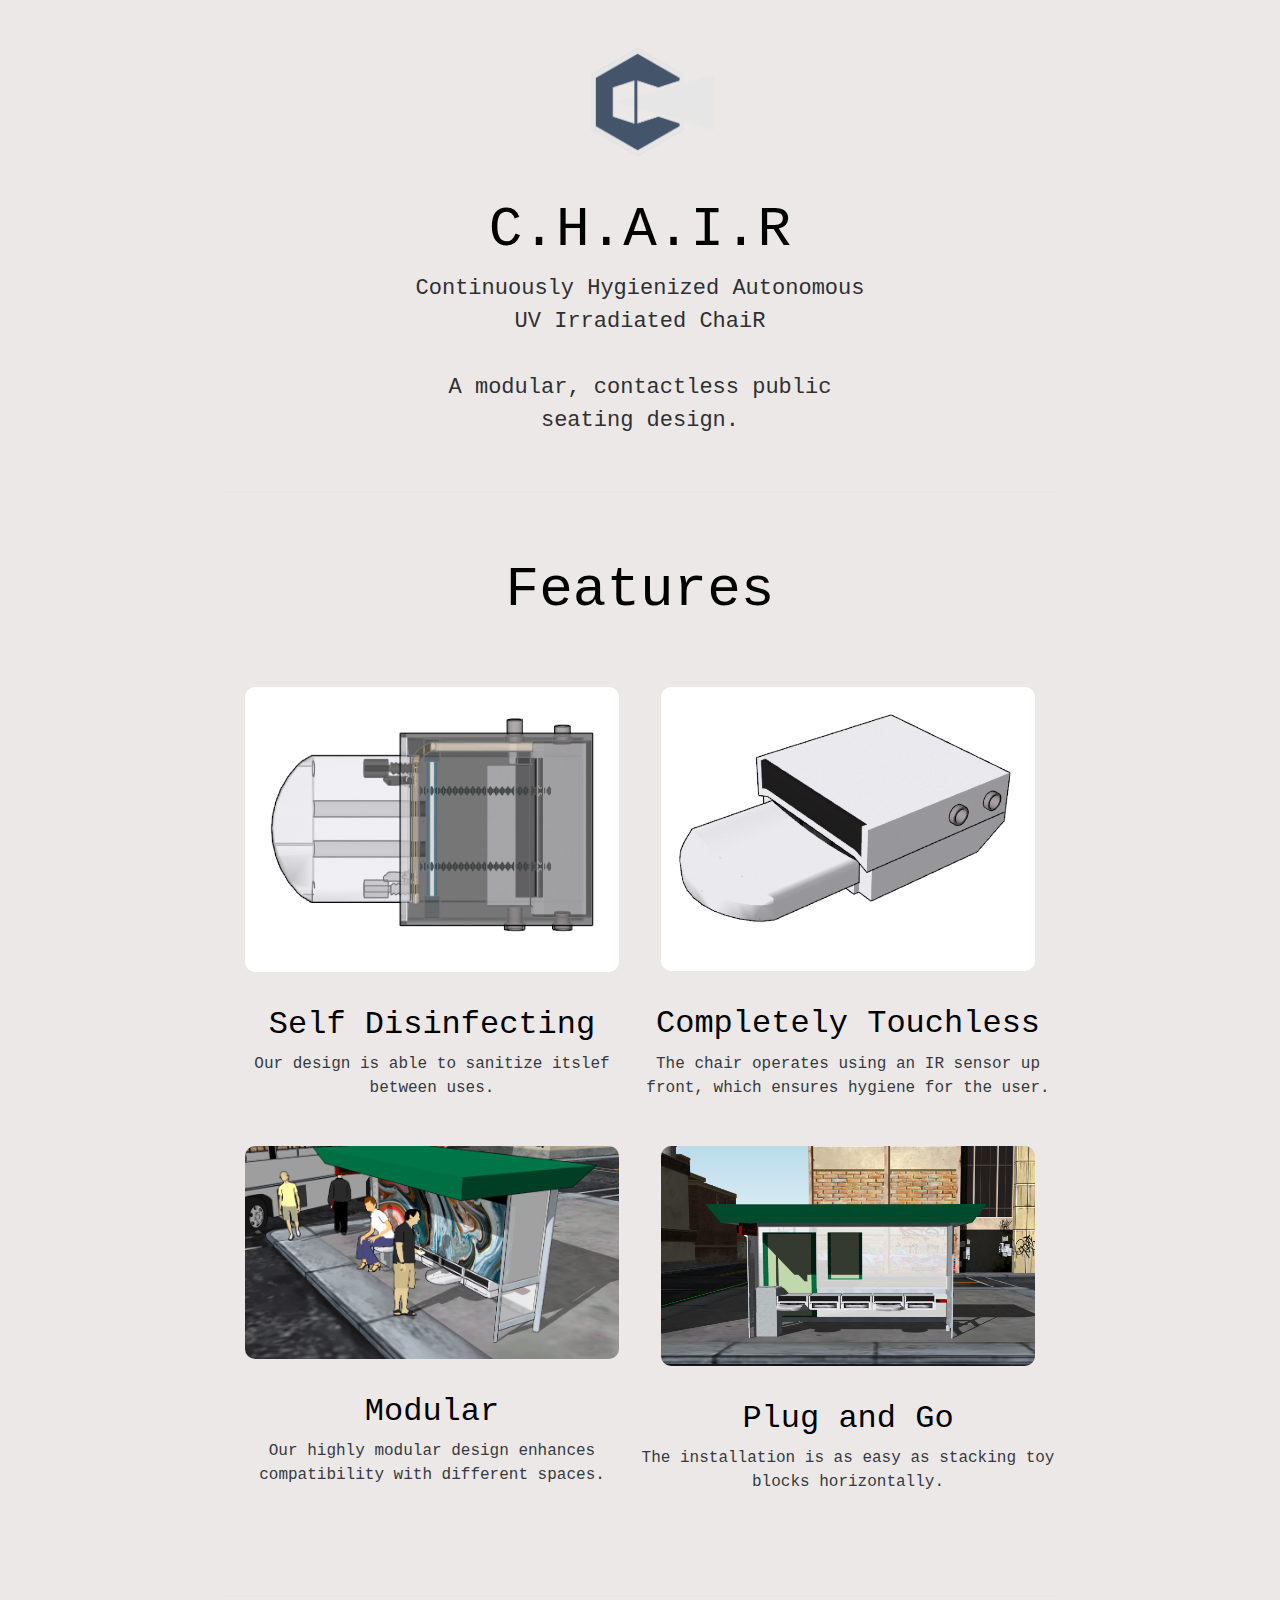
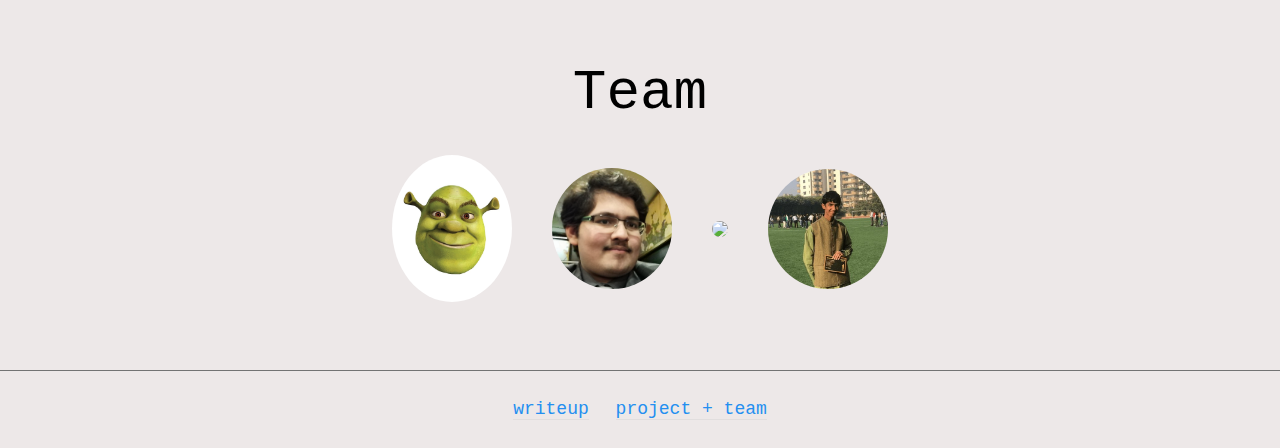
==== index.html @ 9cfe9c60 "Update index.html" ====
<!DOCTYPE html>
<html>

<head>
    <meta charset="utf-8">
    <meta name="viewport" content="width=device-width, initial-scale=1.0">
    <title>C.H.A.I.R | Home</title>
    <link rel="stylesheet" href="https://cdnjs.cloudflare.com/ajax/libs/twitter-bootstrap/4.0.0/css/bootstrap.min.css">
    <link rel="stylesheet" href="https://cdnjs.cloudflare.com/ajax/libs/font-awesome/4.7.0/css/font-awesome.min.css">
	<link rel='stylesheet' href='//cdn.jsdelivr.net/npm/hack-font@3.3.0/build/web/hack-subset.css'>
    <link rel="stylesheet" href="assets/css/styles.css">
	<link rel="icon" href="assets/img/logo.png" type="image/x-icon">
<link href="https://fonts.googleapis.com/css2?family=Inter:wght@100;300;400;500;600;700;800;900&display=swap" rel="stylesheet">
</head>

<body style="background-color: #ede8e8;">
    <section class="landing"><a href="index.html"><img src="assets/img/logo.png" class="center" style="padding-left: 25px;"></a>
        <p class="lead text-center text-black heading">C.H.A.I.R</p>
		<p class="lead text-center desc sg-font">Continuously Hygienized Autonomous UV Irradiated ChaiR<br><br></p>
        <p class="lead text-center desc sg-font">A modular, contactless public seating design.<br></p>
            
            <hr class="divider">
                <p class="lead text-nowrap text-center text-black heading idk">Features</p>
                <div class="row no-gutters justify-content-center feature-row">
                    <div class="col-sm-12 col-md-6 feature-col"><img src="assets/img/feature1.png" class="feature-image center"><br>
                        <h2 class="text-center text-black center">Self Disinfecting</h2>
                        <p class="text-center text-dark sg-font">Our design is able to sanitize itslef between uses.</p>
                    </div>
                    <div class="col-sm-12 col-md-6 feature-col"><img src="assets/img/feature2.png" class="feature-image center"><br>
                        <h2 class="text-center text-black">Completely Touchless</h2>
                        <p class="text-center text-dark sg-font">The chair operates using an IR sensor up front, which ensures hygiene for the user.</p>
                    </div>
					<div class="col-sm-12 col-md-6 feature-col"><img src="assets/img/feature3.png" class="feature-image center"><br>
                        <h2 class="text-center text-black">Modular</h2>
                        <p class="text-center text-dark sg-font">Our highly modular design enhances compatibility with different spaces.</p>
                    </div>
					<div class="col-sm-12 col-md-6 feature-col"><img src="assets/img/feature4.png" class="feature-image center"><br>
                        <h2 class="text-center text-black">Plug and Go</h2>
                        <p class="text-center text-dark sg-font">The installation is as easy as stacking toy blocks horizontally.</p>
                    </div>
                </div>                
                <hr class="divider">
                <p class="lead text-nowrap text-center text-black heading">Team</p>
                <div class="team"><img class="rounded-circle team-img" src="assets/img/shriek.jpg"><img class="rounded-circle team-img" src="assets/img/adityav.jpg"><img class="rounded-circle team-img" src="assets/img/INDRAJITH GOPINATH.jpg"><img class="rounded-circle team-img" src="assets/img/rajatv.jpg"></div>
    </section>
    
    <footer>
    <hr style="background-color: grey">
        <p class="lead text-center footer-link-p">           
            <a href="https://docs.google.com/document/d/1LbI9DYuP1YwD-V-k4KM4jii304MCl5wo0G-MyCfsOlY/edit?usp=sharing" class="footer-link" target="_blank">writeup</a>
            <a href="project.html#team" class="footer-link">project + team</a>            
        </p>
    </footer>
    <script src="https://cdnjs.cloudflare.com/ajax/libs/jquery/3.2.1/jquery.min.js"></script>
    <script src="https://cdnjs.cloudflare.com/ajax/libs/twitter-bootstrap/4.0.0/js/bootstrap.bundle.min.js"></script>
</body>

</html>
---- assets/css/styles.css ----
img {
  width:148px;
}

body {
 /*#F5F5F5*/
  background-color: #ede8e8;
  color: black;
  font-family: Hack, monospace;
}

@media (min-width: 300px) {
  .landing {
    width:90%;
  }
}

@media (min-width: 768px) {
  .landing {
    width:85%;
  }
}

@media (min-width: 992px) {
  .landing {
    width:65%;
  }
}

.landing {
  margin:48px auto;
  height:120%;
}

.center {
  display:block;
  margin-left:auto;
  margin-right:auto;
}

.nav-sec {
  margin:0px 10px;
}

.nav-bar {
  margin-top:8px;
}

a {
  text-decoration:none;
  transition:0.25s;
  color:#248ff0;
  border-bottom:0.7px solid rgba(199,199,199,0.3);
}

a:hover {
  text-decoration:none;
  border-bottom:0.75px solid #a1d0fc;
  color:#248ff0;
}

.heading {
  font-size:56px;
  margin-top:32px;
  margin-bottom:0px;
}

@media (min-width: 300px) {
  .desc {
    width:90%;
    font-size:18px;
  }
}

@media (min-width: 576px) {
  .desc {
    width:55%;
    font-size:22px;
  }
}

.desc {
  color:#2d3033;
  margin:auto;
}

@media (min-width: 300px) {
  .download {
    width:90%;
  }
}

@media (min-width: 768px) {
  .download {
    width:300px;
  }
}

.lmaoo {
  margin-bottom: 190px;
}

/* .download {
  margin-top:50px;
  background:linear-gradient(0deg, #005cc5 0%, #4498f7 100%);
  height:60px;
  border:1px solid #353535;
  transition:0.25s;
}

.download:hover {
  background:linear-gradient(0deg, #00428e 0%, #1d77dd 100%);
  height:60px;
  border:1px solid #000000;
  box-shadow:0px 10px 25px rgba(0,0,0,0.25);
  transform:translateY(-2px);
} */

.button-desc {
  margin-top:15px;
}

@media (min-width: 768px) {
  .demo {
    width:40% !important;
  }
}

.demo {
  width:100%;
  height:100%;
  border-radius:7.5px;
  background-color:rgb(252,254,255);
  padding:18px;
  box-shadow:0px 5px 35px rgba(0,0,0,0.35);
  transition:0.25s;
  margin-bottom:20px;
}

.demo:hover {
  background-color:rgb(255,255,255);
  box-shadow:0px 5px 15px rgba(0,0,0,0.45);
}

.vl {
  border-left:6px dotted #b7ddff;
  height:156px;
  width:0;
  margin-top:45px;
}

.form-head {
  margin:25px auto 7px 5px;
}

.bar {
  margin-top:10px;
  margin-bottom:10px;
}

.password-cont {
  padding: 8px;
  border-radius:4px;
  background-color:#e0e4e8;
  width:500px;
}

#generate {
  height: 36px;
  margin-right: 10px;
}

#result {
  color: #4f4c4c;
  font-size: 18px;
  margin: 10px 0px;
  padding: 0;
}

.go {
  background:linear-gradient(0deg, #005cc5 0%, #4498f7 100%);
}

.demo-desc {
  font-size:18px;
  margin-bottom:65px;
}

.demo-list {
  margin:0px;
}

.mrgn-btm {
  margin: 15px 0px;
}

.form-check {
  margin: 6px 2px;
}

.input-group {
  margin-bottom: 15px;
}
.pleasework {
  display: inline;
}
.list-group {
  margin-top:20px;
}

.row {
  /*margin-top:75px;*/
}

.feature-head {
  font-size:26px;
}

@media (min-width: 300px) {
  .feature-desc {
    width:100%;
  }
}

@media (min-width: 768px) {
  .feature-desc {
    width:45%;
    margin:0px auto;
  }
}

.bg-snow {
  width:100%;
  z-index:-100000;
  position:absolute;
  top:0;
  opacity:0.4;
}

.divider {
  background-color:rgba(255,255,255,0.54);
  opacity:0.2;
  width:100%;
  margin:55px auto;
}

.team {
  margin-top:0px;
  text-align:center;
}

.team-img {
  margin:20px;
  transition:0.25s;
  width:120px;
}

.team-img:hover {
  transform:scale(1.05, 1.05);
  box-shadow:0px 2px 25px rgba(0,0,0,0.35);
}

.feature-image {
  width:90%;
  margin:0px auto 10px auto;
  transition:0.25s;
  border-radius: 10px;
}

.feature-image:hover {
  transform:translateY(-2px);
  box-shadow:0px 5px 35px rgba(0,0,0,0.15);
}

.github-button:active {
  background-color:rgba(255,255,255,0);
  color:#0275d8;
}

.github-button:hover {
  background-color:rgba(255,255,255,0);
  color:#0275d8;
}

.github-button:hover > #arrow {
  transform:translateX(10px);
  transition:0.2s;
}

.github-button {
  height:75px;
  width:300px;
}

footer {
  height:150%;
  margin-bottom:25px;
}

.footer-link-p {
  margin-top:25px;
  font-size:18px;
}

.footer-link {
  margin:0px 8px;
}

.footer-hr {
  width:40%;
  background-color:rgba(125,129,148,0.54);
}

.feature-row {
  margin-bottom:0px !important;
  width:100%;
}

.feature-col {
  margin-bottom:30px;
}

::selection {
  background-color:rgba(83,173,238,0.37);
  color:rgb(51,51,51);
}

.idk {
  margin-bottom:55px;
}

.sg-font {
  font-family: Hack, monospace;
}

@font-face {
  font-family:Segoe UI;
  src:url(../../assets/fonts/segoeui.ttf);
}

.rsrcs {
  margin-top:55px;
  margin-bottom:40px;
}

.resource-div {
  height:100%;
  background-color:rgb(255,255,255);
  opacity:0.5;
  border-radius:7px;
  padding:20px;
}

.about-team-img {
  width:100%;
  border-radius:5px;
  margin-bottom:15px;
}

.about-team-button {
  margin-right:10px;
}

.hover-thing:hover {
  box-shadow: 0px 10px 25px rgba(0,0,0,0.25);
  transform: translateY(-5px);
}

.hover-thing {
  transition: 0.25s;
}
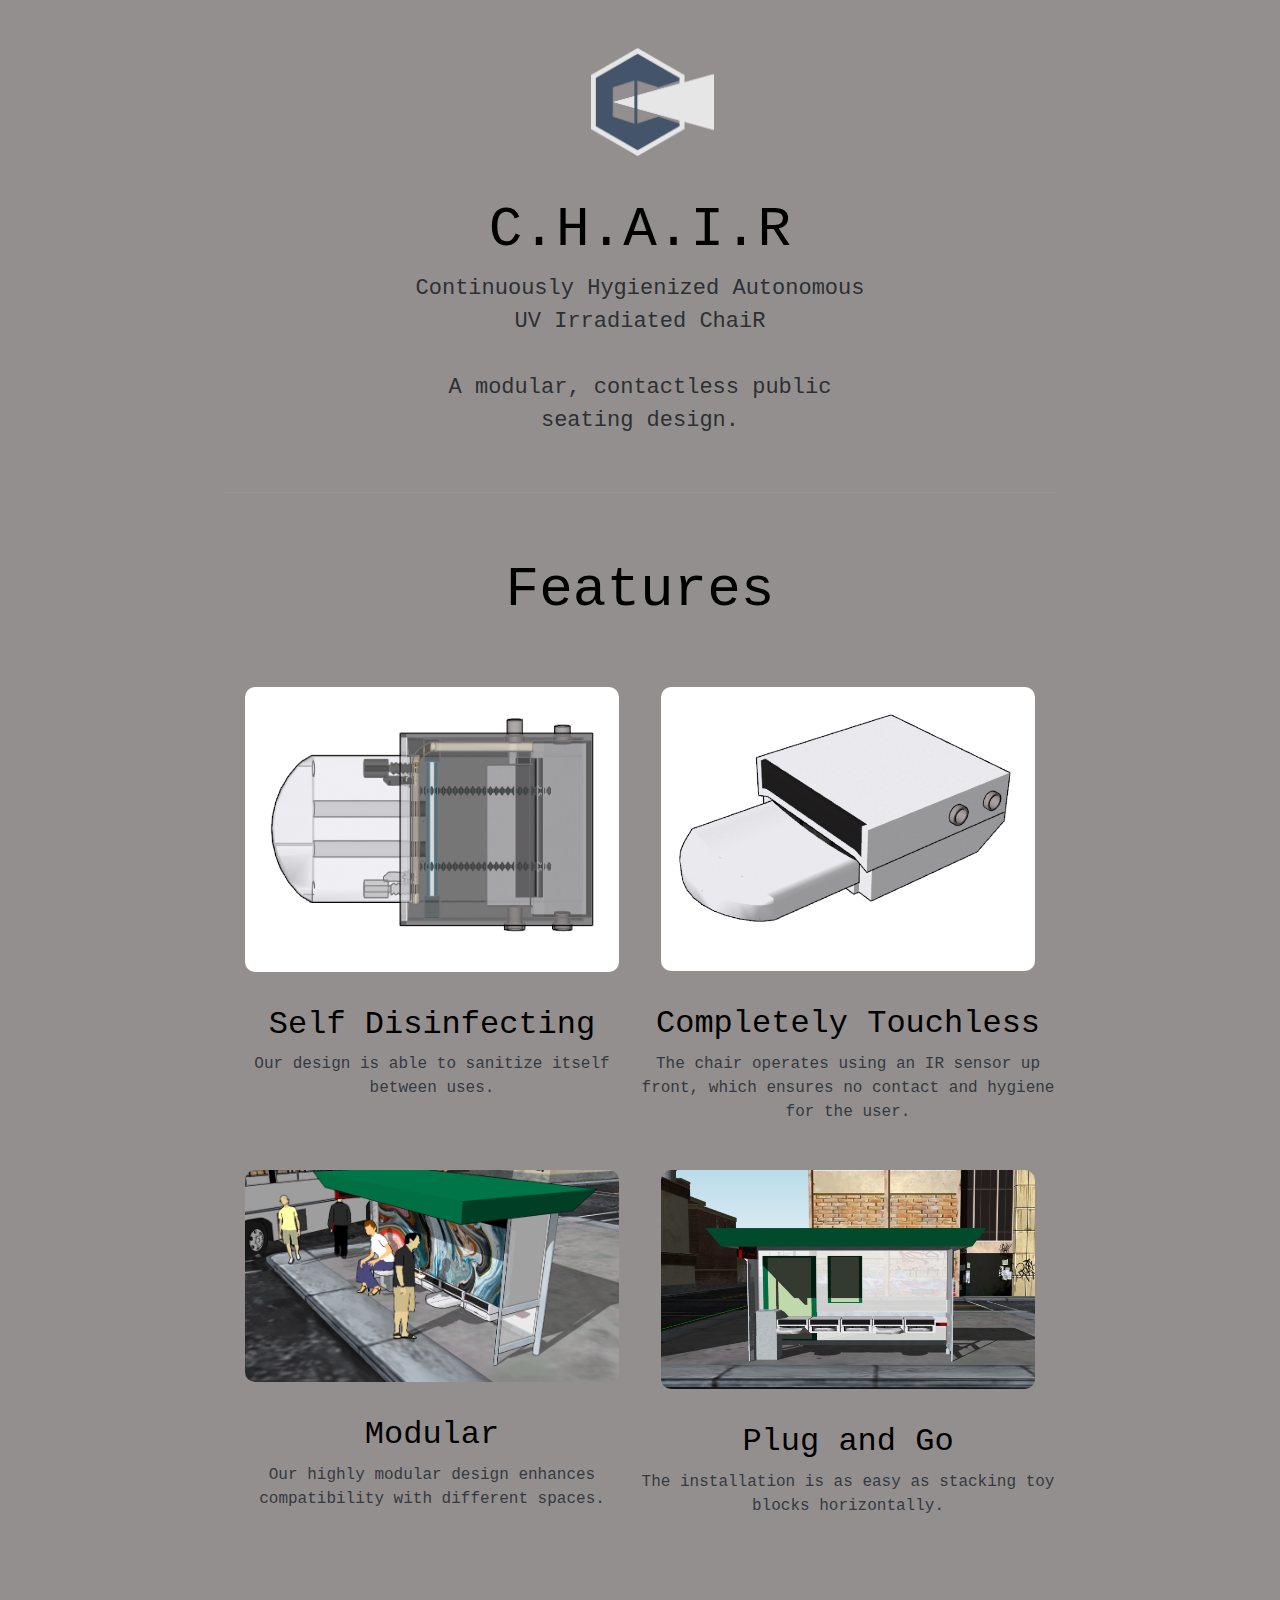
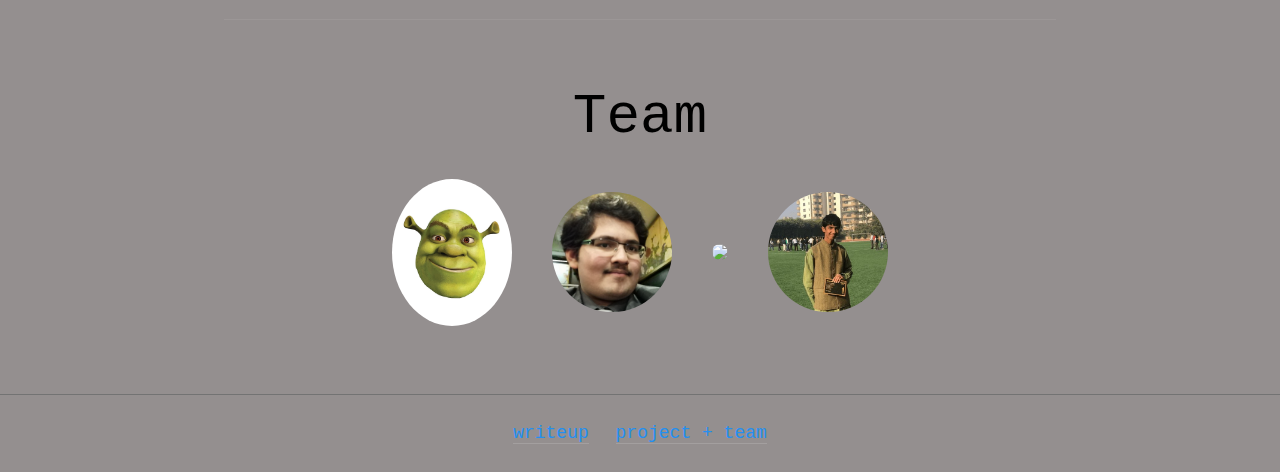
==== commit 8cd8e1b8: "Update index.html" ====
--- a/index.html
+++ b/index.html
@@ -13,10 +13,10 @@
 <link href="https://fonts.googleapis.com/css2?family=Inter:wght@100;300;400;500;600;700;800;900&display=swap" rel="stylesheet">
 </head>
 
-<body style="background-color: #ede8e8;">
+<body style="background-color: #948f8f;">
     <section class="landing"><a href="index.html"><img src="assets/img/logo.png" class="center" style="padding-left: 25px;"></a>
         <p class="lead text-center text-black heading">C.H.A.I.R</p>
-		<p class="lead text-center desc sg-font">Continuously Hygienized Autonomous UV Irradiated ChaiR<br><br></p>
+	    <p class="lead text-center desc sg-font"><b>C</b>ontinuously <b>H</b>ygienized <b>A</b>utonomous UV <b>I</b>rradiated Chai<b>R</b><br><br></p>
         <p class="lead text-center desc sg-font">A modular, contactless public seating design.<br></p>
             
             <hr class="divider">
@@ -24,11 +24,11 @@
                 <div class="row no-gutters justify-content-center feature-row">
                     <div class="col-sm-12 col-md-6 feature-col"><img src="assets/img/feature1.png" class="feature-image center"><br>
                         <h2 class="text-center text-black center">Self Disinfecting</h2>
-                        <p class="text-center text-dark sg-font">Our design is able to sanitize itslef between uses.</p>
+                        <p class="text-center text-dark sg-font">Our design is able to sanitize itself between uses.</p>
                     </div>
                     <div class="col-sm-12 col-md-6 feature-col"><img src="assets/img/feature2.png" class="feature-image center"><br>
                         <h2 class="text-center text-black">Completely Touchless</h2>
-                        <p class="text-center text-dark sg-font">The chair operates using an IR sensor up front, which ensures hygiene for the user.</p>
+                        <p class="text-center text-dark sg-font">The chair operates using an IR sensor up front, which ensures no contact and hygiene for the user.</p>
                     </div>
 					<div class="col-sm-12 col-md-6 feature-col"><img src="assets/img/feature3.png" class="feature-image center"><br>
                         <h2 class="text-center text-black">Modular</h2>
--- a/assets/css/styles.css
+++ b/assets/css/styles.css
@@ -4,7 +4,7 @@
 
 body {
  /*#F5F5F5*/
-  background-color: #ede8e8;
+  background-color: #948f8f;
   color: black;
   font-family: Hack, monospace;
 }
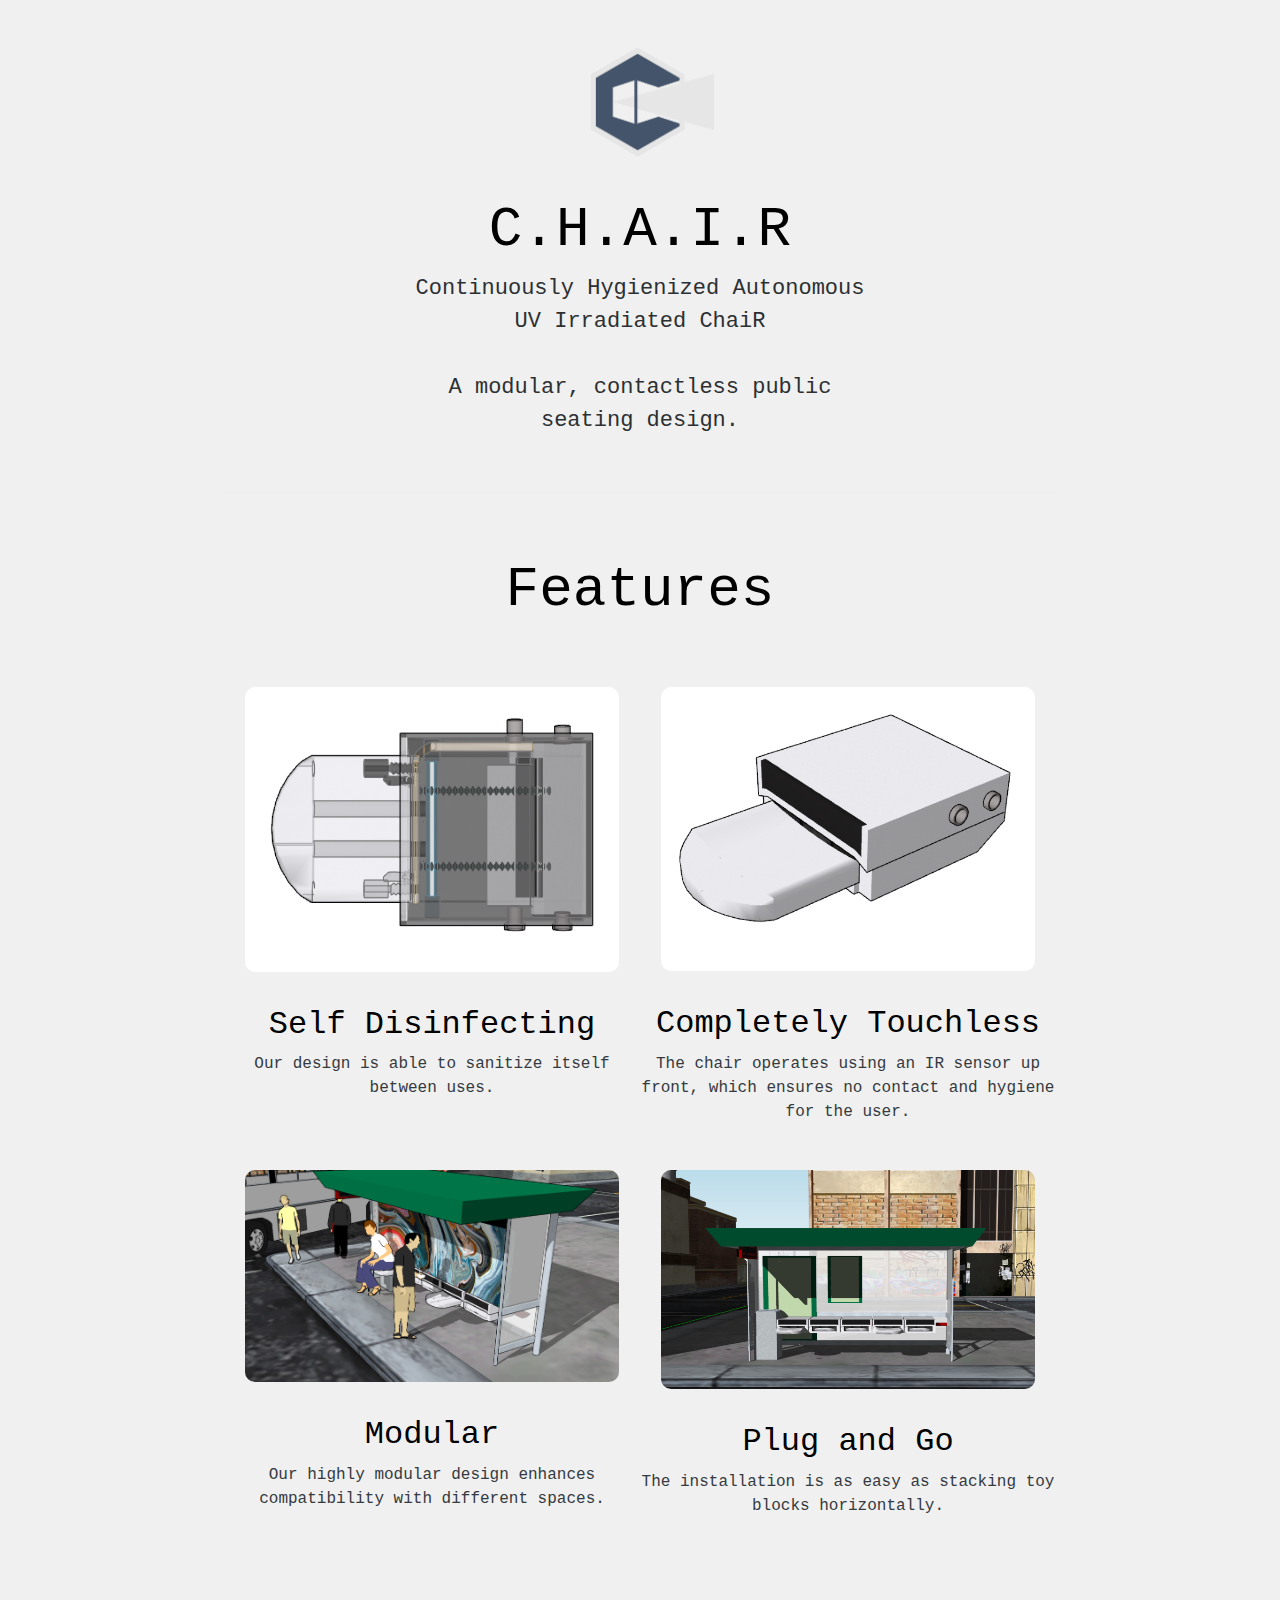
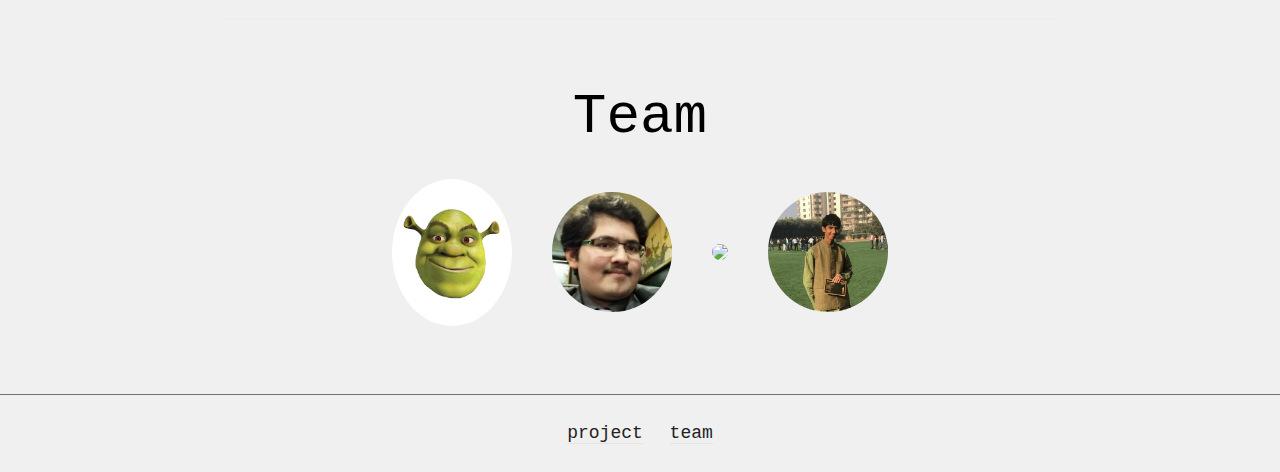
==== commit e3ccd911: "Update index.html" ====
--- a/index.html
+++ b/index.html
@@ -1,20 +1,23 @@
 <!DOCTYPE html>
 <html>
-
 <head>
     <meta charset="utf-8">
     <meta name="viewport" content="width=device-width, initial-scale=1.0">
     <title>C.H.A.I.R | Home</title>
     <link rel="stylesheet" href="https://cdnjs.cloudflare.com/ajax/libs/twitter-bootstrap/4.0.0/css/bootstrap.min.css">
     <link rel="stylesheet" href="https://cdnjs.cloudflare.com/ajax/libs/font-awesome/4.7.0/css/font-awesome.min.css">
-	<link rel='stylesheet' href='//cdn.jsdelivr.net/npm/hack-font@3.3.0/build/web/hack-subset.css'>
+    <link rel='stylesheet' href='//cdn.jsdelivr.net/npm/hack-font@3.3.0/build/web/hack-subset.css'>
     <link rel="stylesheet" href="assets/css/styles.css">
-	<link rel="icon" href="assets/img/logo.png" type="image/x-icon">
+    <link rel="stylesheet" href="assets/css/addons.css">
+    <link rel="icon" href="assets/img/logo.png" type="image/x-icon">
 <link href="https://fonts.googleapis.com/css2?family=Inter:wght@100;300;400;500;600;700;800;900&display=swap" rel="stylesheet">
 </head>
 
-<body style="background-color: #948f8f;">
-    <section class="landing"><a href="index.html"><img src="assets/img/logo.png" class="center" style="padding-left: 25px;"></a>
+<body style="background-color: #f0f0f0;">
+    <section class="landing">
+	    <div class = "floating">
+	    <a href="index.html"><img src="assets/img/logo.png" class="center" style="padding-left: 25px;"></a>
+	    </div>     
         <p class="lead text-center text-black heading">C.H.A.I.R</p>
 	    <p class="lead text-center desc sg-font"><b>C</b>ontinuously <b>H</b>ygienized <b>A</b>utonomous UV <b>I</b>rradiated Chai<b>R</b><br><br></p>
         <p class="lead text-center desc sg-font">A modular, contactless public seating design.<br></p>
@@ -46,9 +49,9 @@
     
     <footer>
     <hr style="background-color: grey">
-        <p class="lead text-center footer-link-p">           
-            <a href="https://docs.google.com/document/d/1LbI9DYuP1YwD-V-k4KM4jii304MCl5wo0G-MyCfsOlY/edit?usp=sharing" class="footer-link" target="_blank">writeup</a>
-            <a href="project.html#team" class="footer-link">project + team</a>            
+        <p class="lead text-center footer-link-p">    
+	    <a href="project.html#project" class="footer-link">project</a>  
+            <a href="project.html#team" class="footer-link">team</a>            
         </p>
     </footer>
     <script src="https://cdnjs.cloudflare.com/ajax/libs/jquery/3.2.1/jquery.min.js"></script>
--- a/assets/css/addons.css
+++ b/assets/css/addons.css
@@ -0,0 +1,43 @@
+::-webkit-scrollbar {
+  width: 10px;
+}
+
+::-webkit-scrollbar-track {
+  background: #222222;
+}
+
+::-webkit-scrollbar-thumb {
+  border-radius: 10px;
+  background: #888;
+}
+
+::-webkit-scrollbar-thumb:hover {
+  background: #555;
+}
+@-webkit-keyframes smoothie {
+  from { bottom:-100px; opacity:0 } 
+  to { bottom:0px; opacity:1 }
+}
+
+@keyframes smoothie { 
+  from{ bottom:-100px; opacity:0 } 
+  to{ bottom:0; opacity:1 }
+}
+
+.floating {  
+    animation-name: floating;
+    animation-duration: 3s;
+    animation-iteration-count: infinite;
+    animation-timing-function: ease-in-out;
+    margin-top: 5px;
+}
+
+@keyframes floating {
+    from { transform: translate(0,  0px); }
+    65%  { transform: translate(0, 15px); }
+    to   { transform: translate(0, -0px); }    
+}
+
+a{
+  color: #222222;
+}
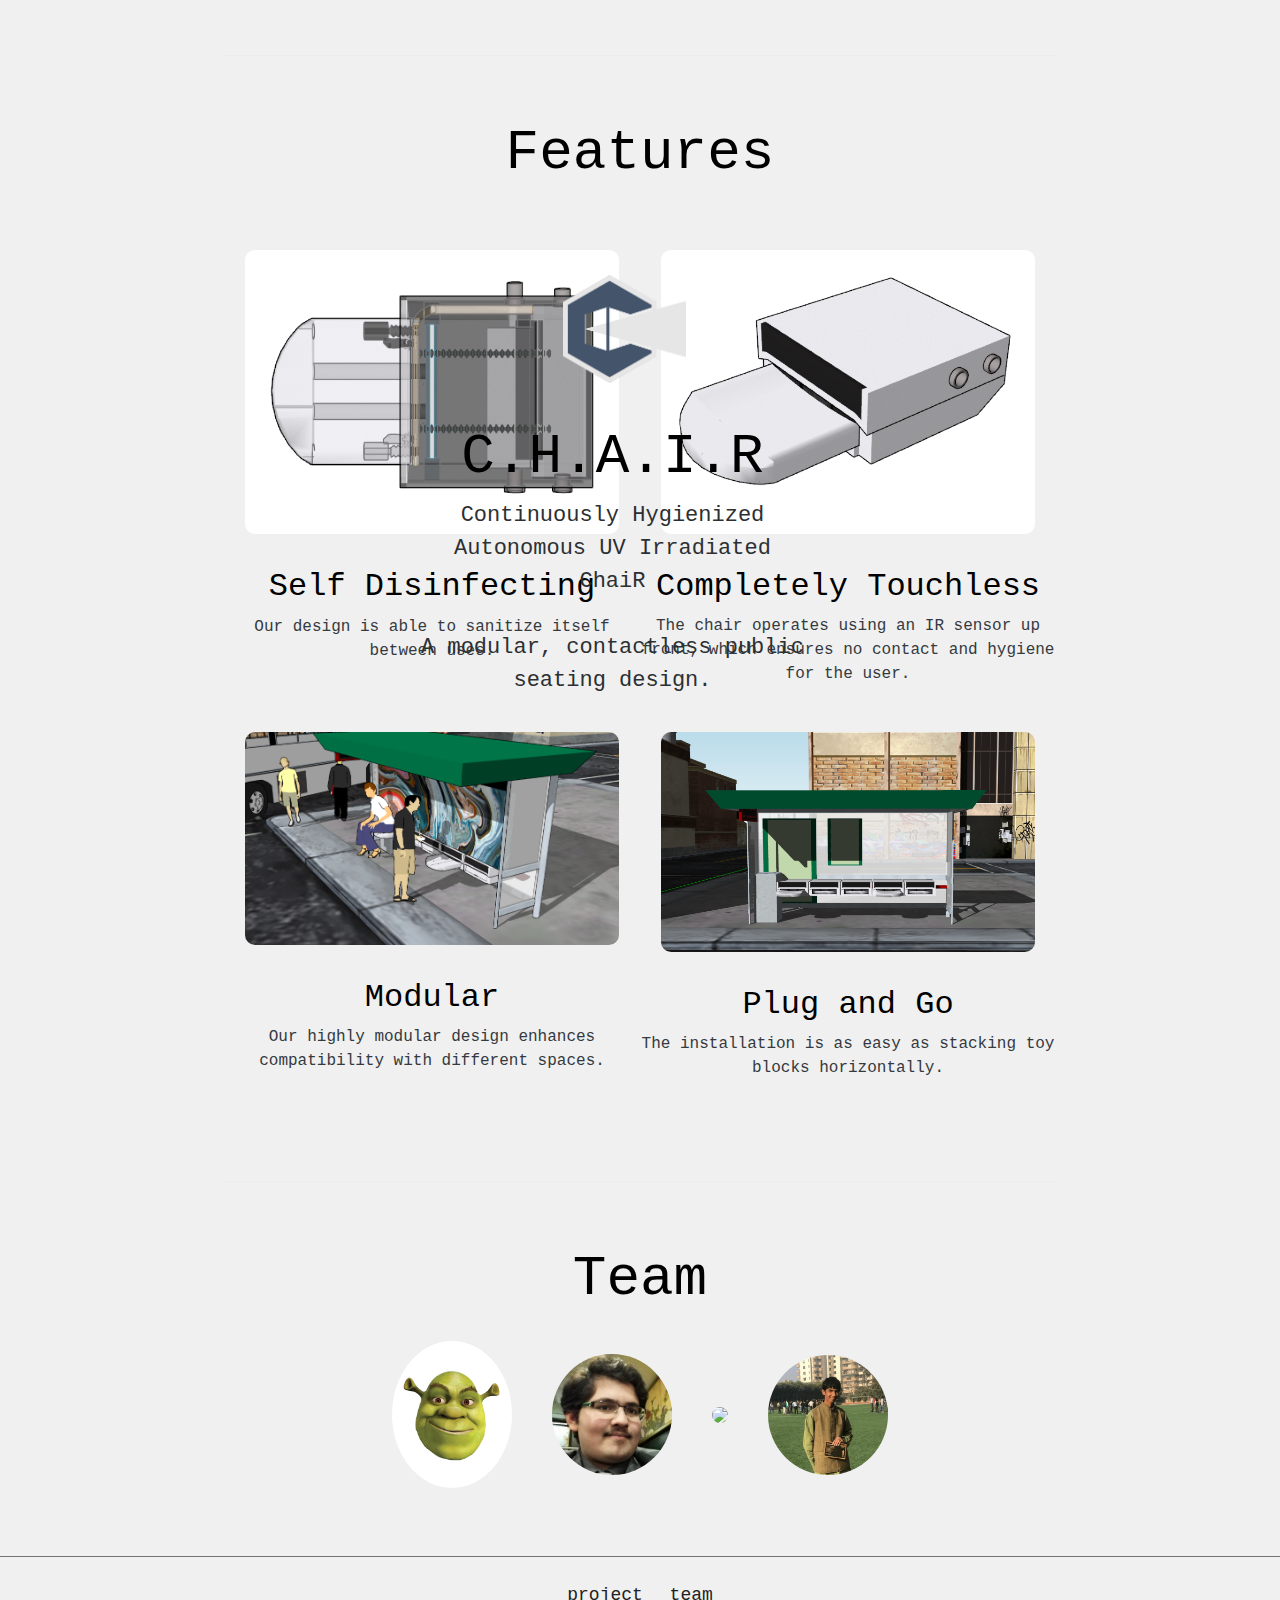
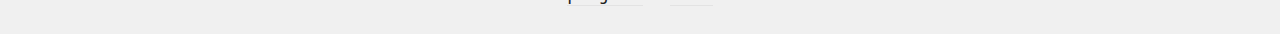
==== commit a5bfa7fa: "Update index.html" ====
--- a/index.html
+++ b/index.html
@@ -15,13 +15,17 @@
 
 <body style="background-color: #f0f0f0;">
     <section class="landing">
+	<div class="container">
+	<source src="video/main.mp4" type="video/mp4" />
+	<div class="overlayText">
 	    <div class = "floating">
 	    <a href="index.html"><img src="assets/img/logo.png" class="center" style="padding-left: 25px;"></a>
 	    </div>     
-        <p class="lead text-center text-black heading">C.H.A.I.R</p>
-	    <p class="lead text-center desc sg-font"><b>C</b>ontinuously <b>H</b>ygienized <b>A</b>utonomous UV <b>I</b>rradiated Chai<b>R</b><br><br></p>
-        <p class="lead text-center desc sg-font">A modular, contactless public seating design.<br></p>
-            
+            <p class="lead text-center text-black heading topText">C.H.A.I.R</p>
+	    <p class="lead text-center desc sg-font topText"><b>C</b>ontinuously <b>H</b>ygienized <b>A</b>utonomous UV <b>I</b>rradiated Chai<b>R</b><br><br></p>
+            <p class="lead text-center desc sg-font topText">A modular, contactless public seating design.<br></p>
+	 </div>
+	 </div>
             <hr class="divider">
                 <p class="lead text-nowrap text-center text-black heading idk">Features</p>
                 <div class="row no-gutters justify-content-center feature-row">
--- a/assets/css/addons.css
+++ b/assets/css/addons.css
@@ -3,7 +3,7 @@
 }
 
 ::-webkit-scrollbar-track {
-  background: #222222;
+  background-color: #f0f0f0;
 }
 
 ::-webkit-scrollbar-thumb {
@@ -41,3 +41,17 @@
 a{
   color: #222222;
 }
+hr{
+  background-color: #222222
+}
+
+.overlayText {
+ position:absolute;
+  top:30%;
+  left:20%;
+  z-index:1;
+}
+
+.topText {
+  align-self: center;
+}
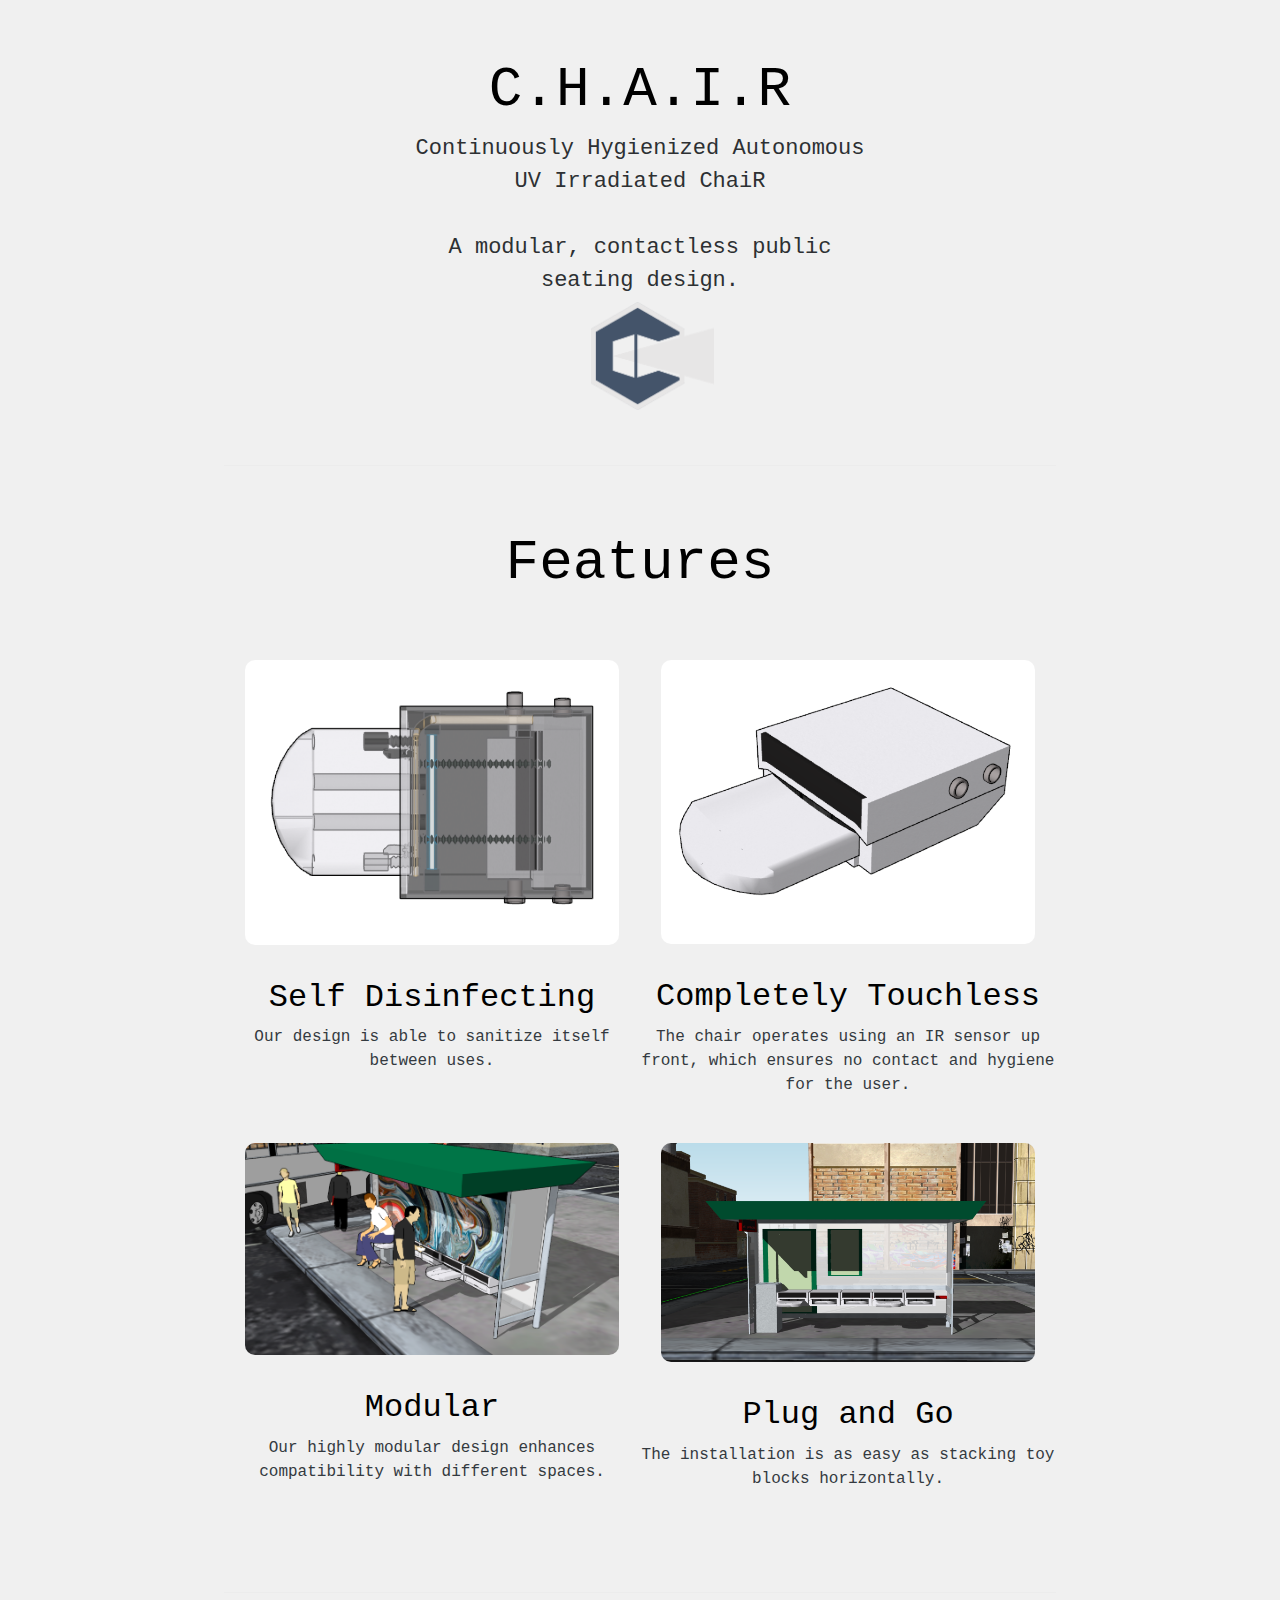
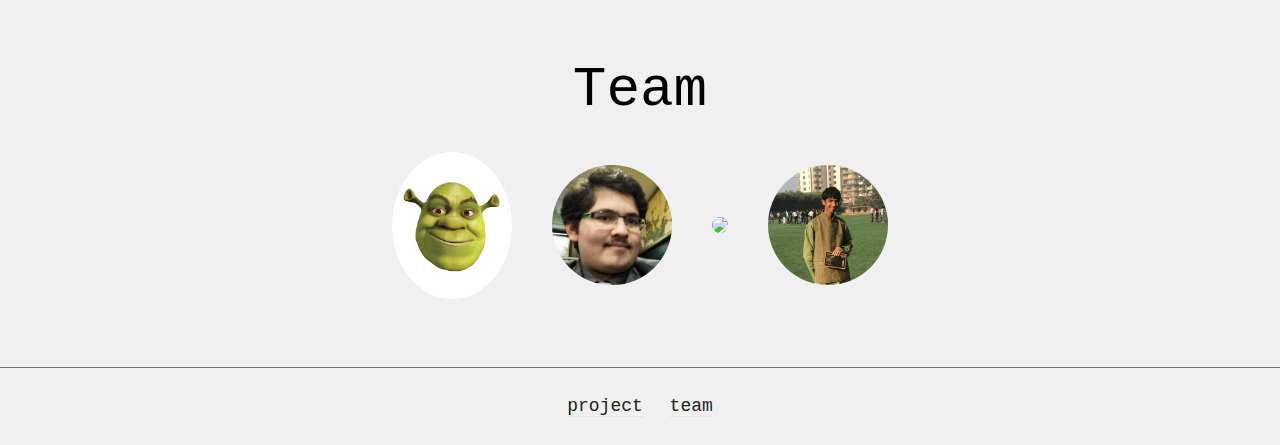
==== commit 5fb70797: "Update index.html" ====
--- a/index.html
+++ b/index.html
@@ -15,17 +15,13 @@
 
 <body style="background-color: #f0f0f0;">
     <section class="landing">
-	<div class="container">
+	    <p class="lead text-center text-black heading">C.H.A.I.R</p>
+	    <p class="lead text-center desc sg-font"><b>C</b>ontinuously <b>H</b>ygienized <b>A</b>utonomous UV <b>I</b>rradiated Chai<b>R</b><br><br></p>
+            <p class="lead text-center desc sg-font">A modular, contactless public seating design.<br></p>
 	<source src="video/main.mp4" type="video/mp4" />
-	<div class="overlayText">
 	    <div class = "floating">
 	    <a href="index.html"><img src="assets/img/logo.png" class="center" style="padding-left: 25px;"></a>
 	    </div>     
-            <p class="lead text-center text-black heading topText">C.H.A.I.R</p>
-	    <p class="lead text-center desc sg-font topText"><b>C</b>ontinuously <b>H</b>ygienized <b>A</b>utonomous UV <b>I</b>rradiated Chai<b>R</b><br><br></p>
-            <p class="lead text-center desc sg-font topText">A modular, contactless public seating design.<br></p>
-	 </div>
-	 </div>
             <hr class="divider">
                 <p class="lead text-nowrap text-center text-black heading idk">Features</p>
                 <div class="row no-gutters justify-content-center feature-row">
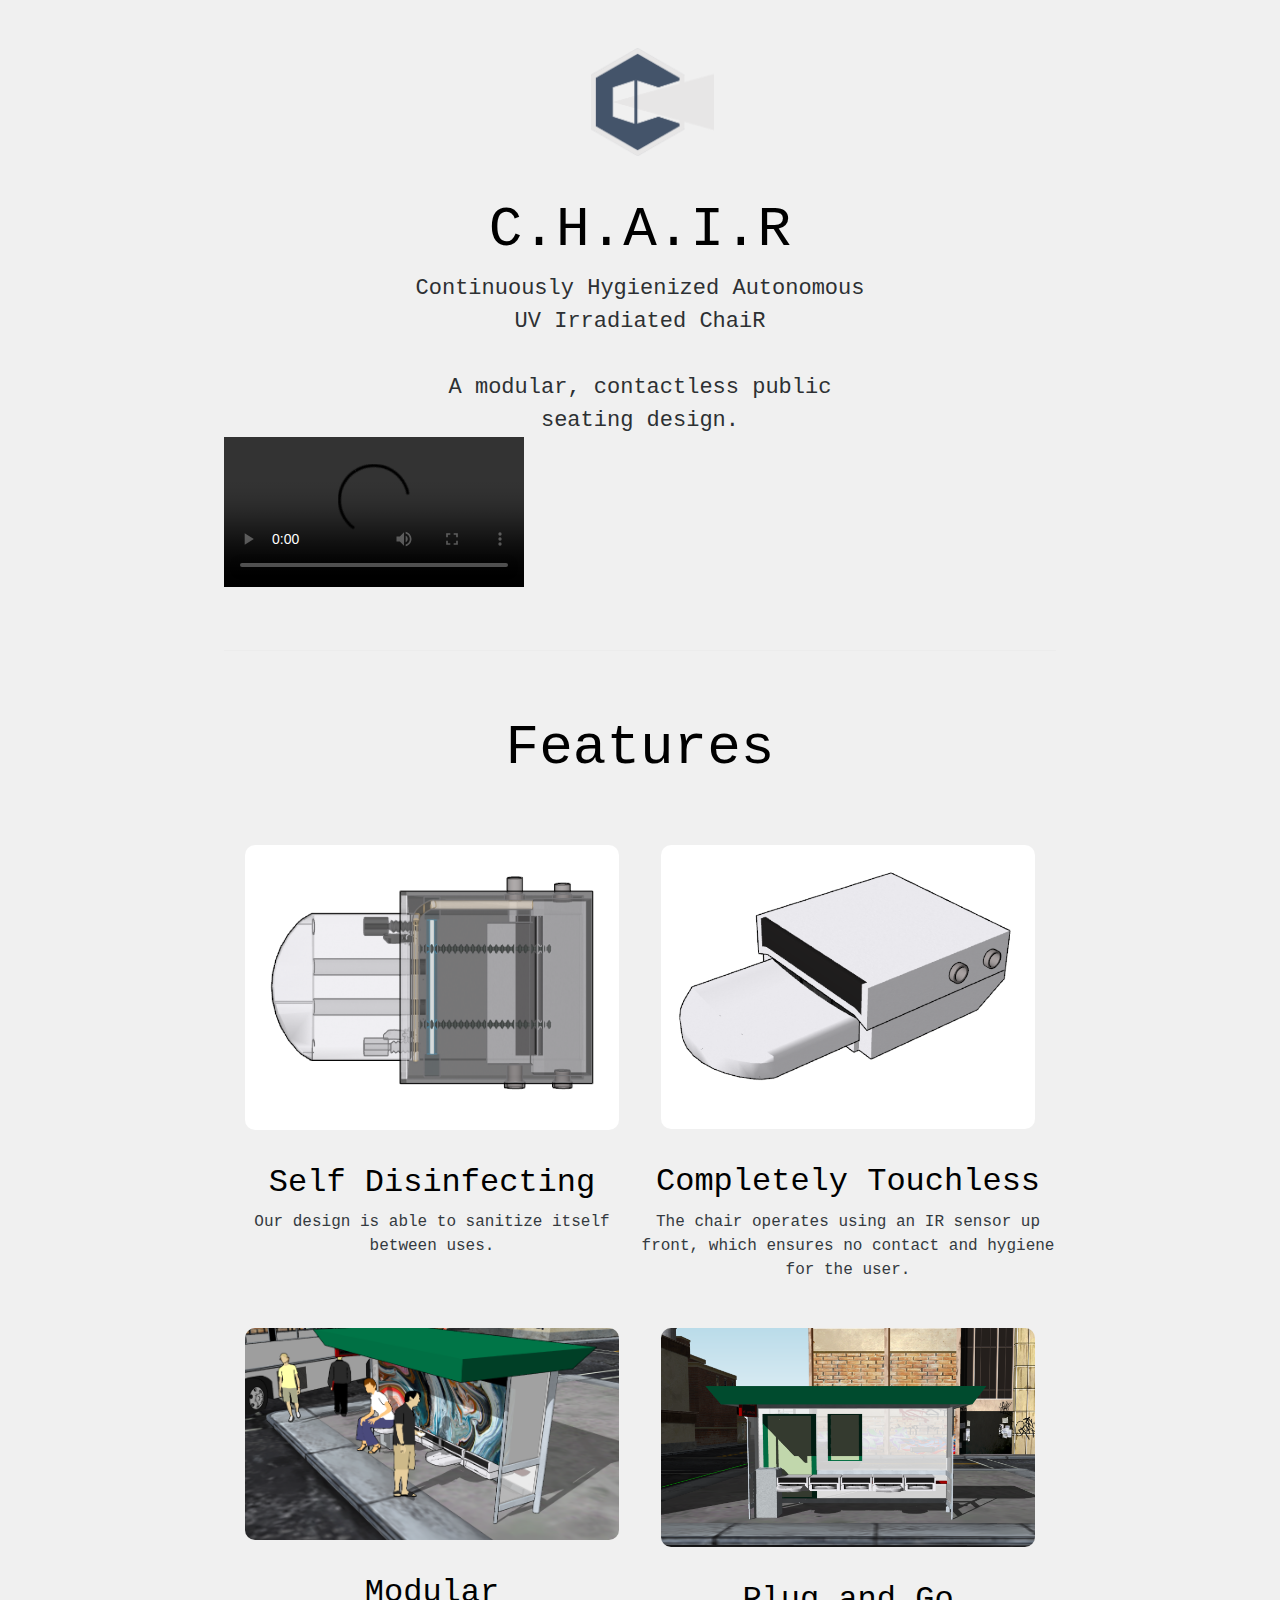
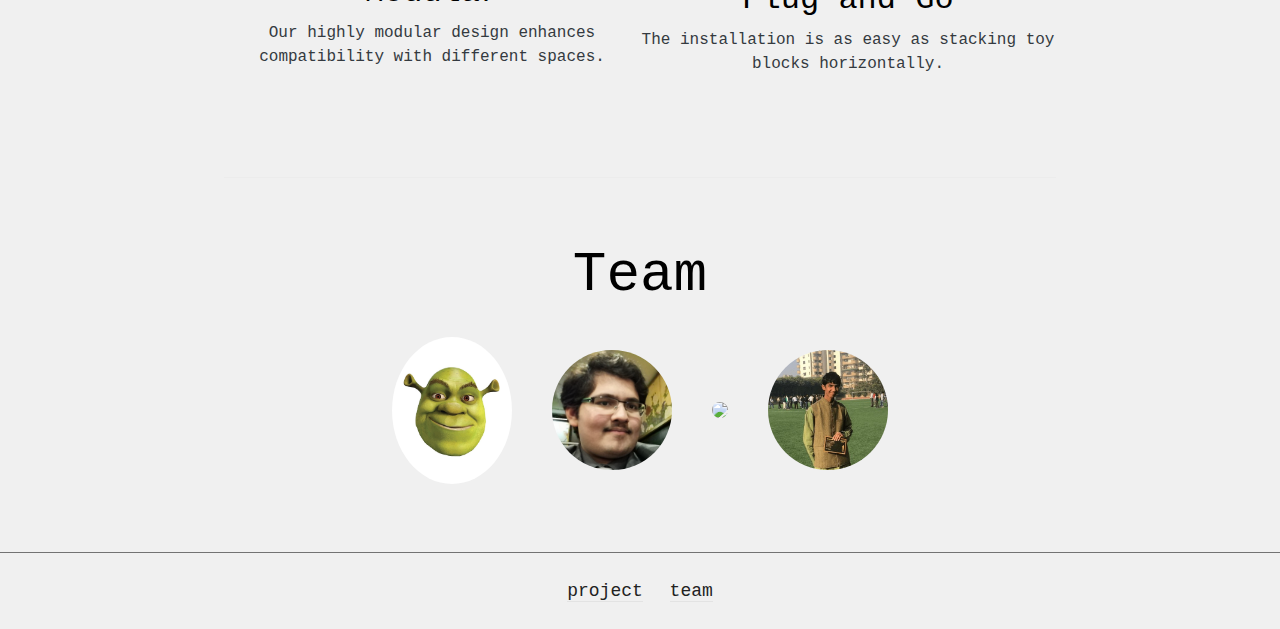
==== commit e2ff333f: "Update index.html" ====
--- a/index.html
+++ b/index.html
@@ -15,13 +15,15 @@
 
 <body style="background-color: #f0f0f0;">
     <section class="landing">
+	    <div class = "floating">
+	    <a href="index.html"><img src="assets/img/logo.png" class="center" style="padding-left: 25px;"></a>
+	    </div>     
 	    <p class="lead text-center text-black heading">C.H.A.I.R</p>
 	    <p class="lead text-center desc sg-font"><b>C</b>ontinuously <b>H</b>ygienized <b>A</b>utonomous UV <b>I</b>rradiated Chai<b>R</b><br><br></p>
             <p class="lead text-center desc sg-font">A modular, contactless public seating design.<br></p>
-	<source src="video/main.mp4" type="video/mp4" />
-	    <div class = "floating">
-	    <a href="index.html"><img src="assets/img/logo.png" class="center" style="padding-left: 25px;"></a>
-	    </div>     
+		<video width=”100%” controls=”controls”>
+		<source src=”main.mp4” type=”video/mp4” />
+		</video>
             <hr class="divider">
                 <p class="lead text-nowrap text-center text-black heading idk">Features</p>
                 <div class="row no-gutters justify-content-center feature-row">
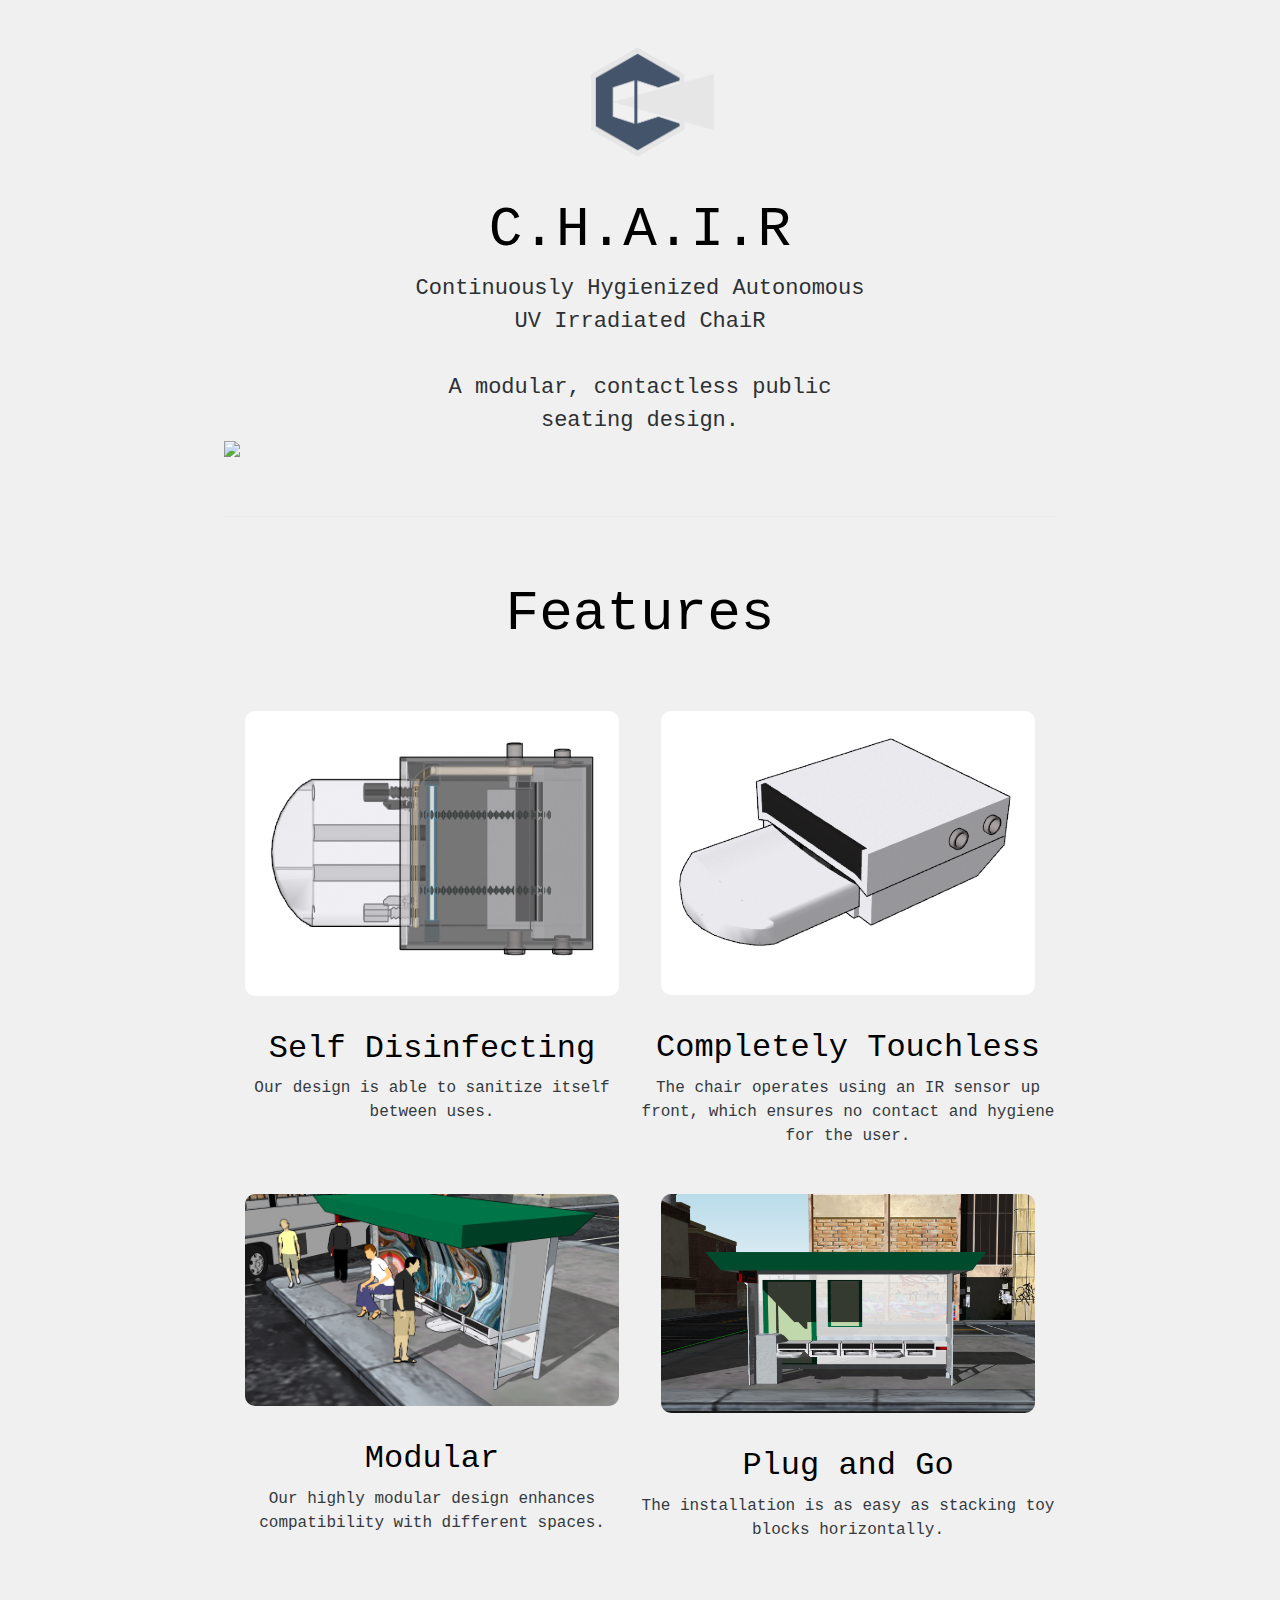
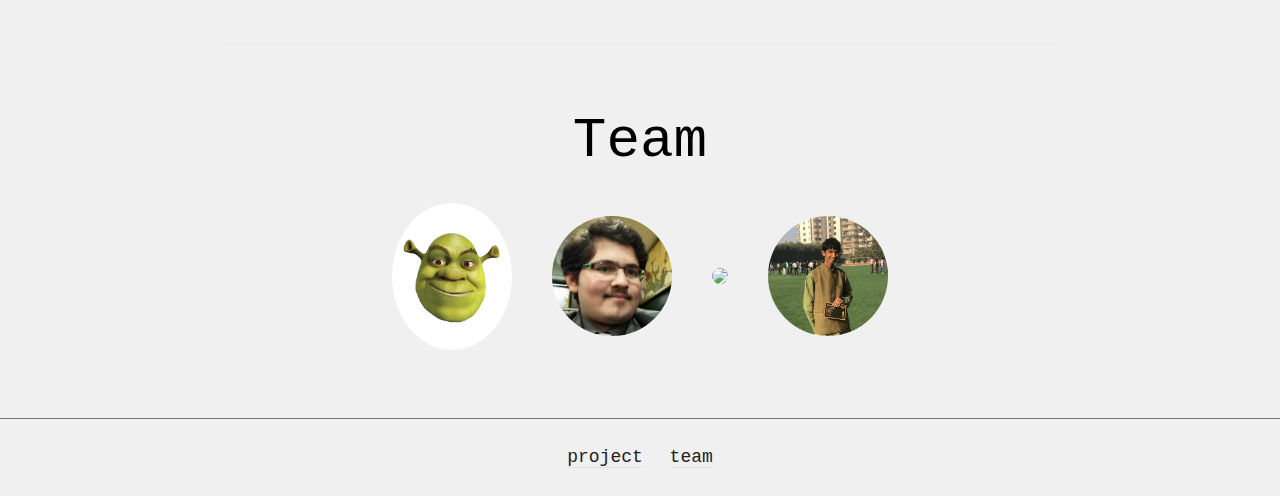
==== commit 18fefb4e: "Update index.html" ====
--- a/index.html
+++ b/index.html
@@ -21,9 +21,7 @@
 	    <p class="lead text-center text-black heading">C.H.A.I.R</p>
 	    <p class="lead text-center desc sg-font"><b>C</b>ontinuously <b>H</b>ygienized <b>A</b>utonomous UV <b>I</b>rradiated Chai<b>R</b><br><br></p>
             <p class="lead text-center desc sg-font">A modular, contactless public seating design.<br></p>
-		<video width=”100%” controls=”controls”>
-		<source src=”main.mp4” type=”video/mp4” />
-		</video>
+	    <img src="assets/img/main.gif" width=100%>
             <hr class="divider">
                 <p class="lead text-nowrap text-center text-black heading idk">Features</p>
                 <div class="row no-gutters justify-content-center feature-row">
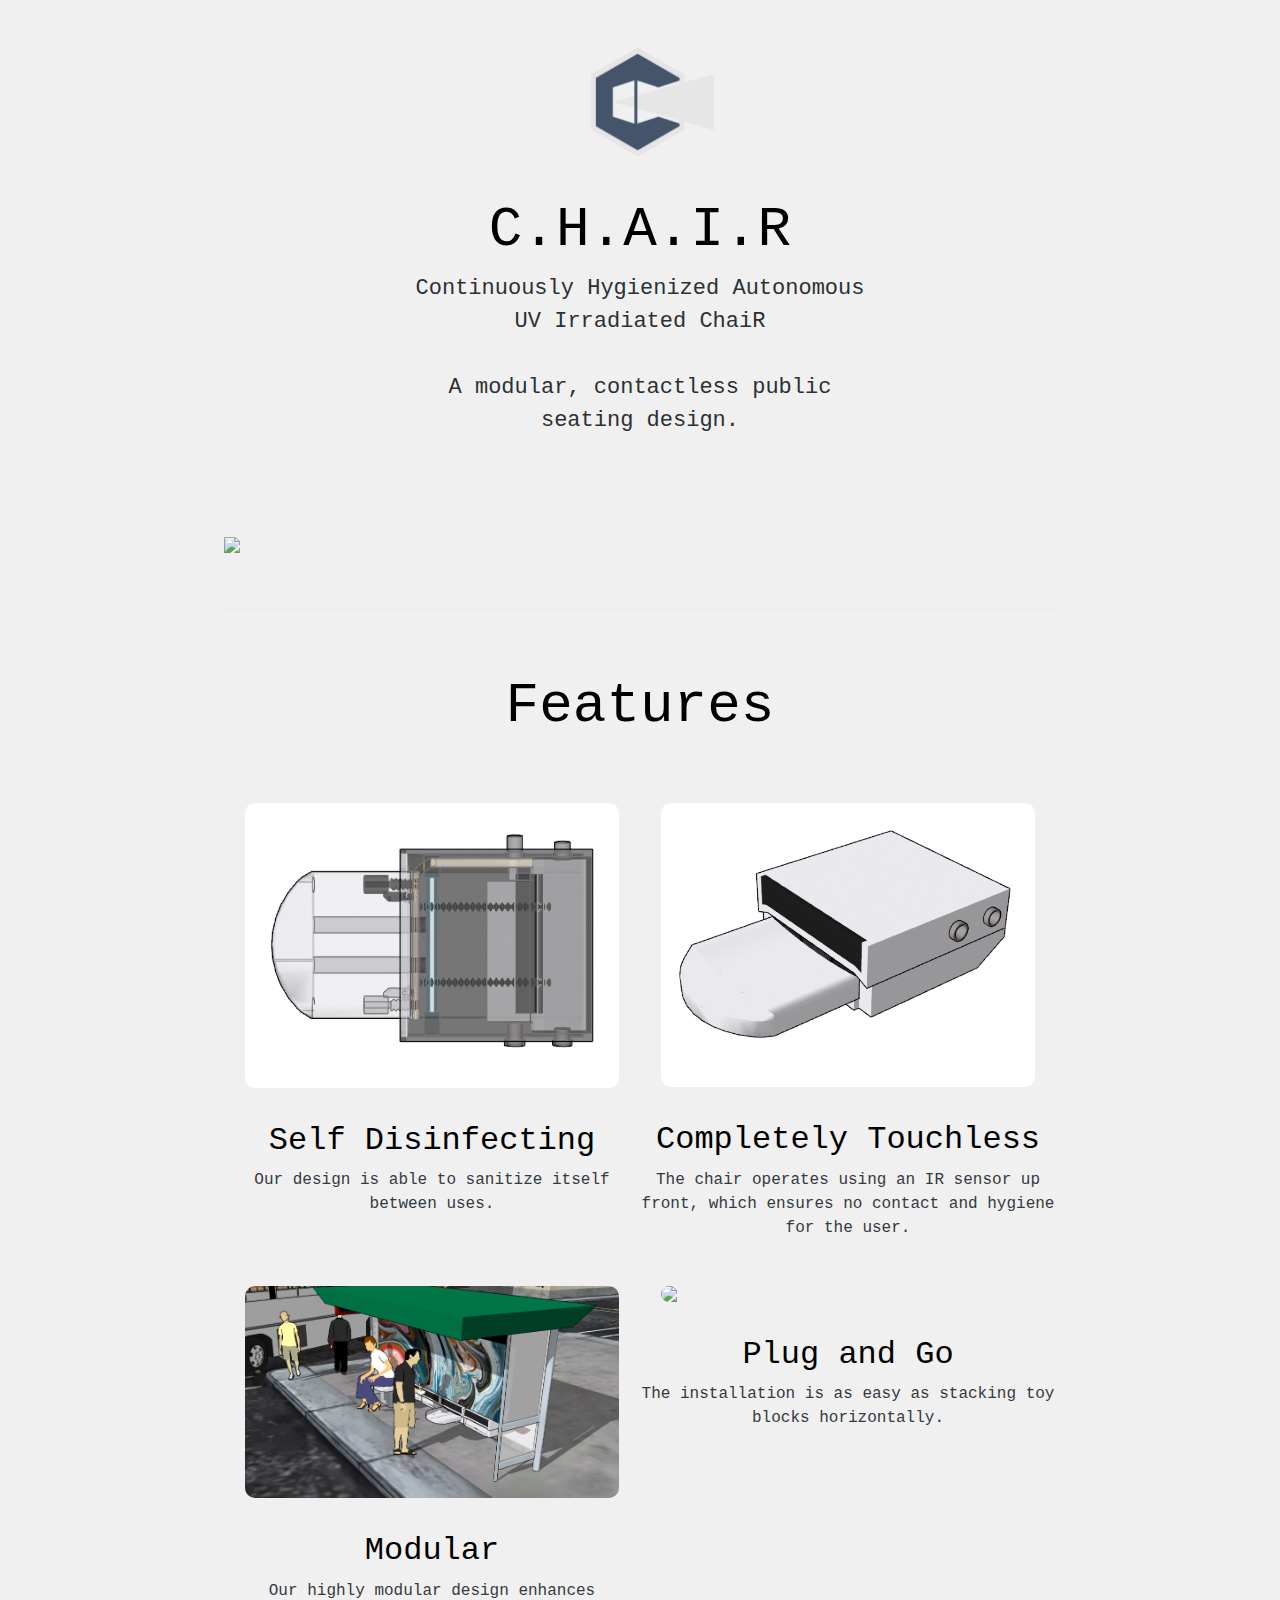
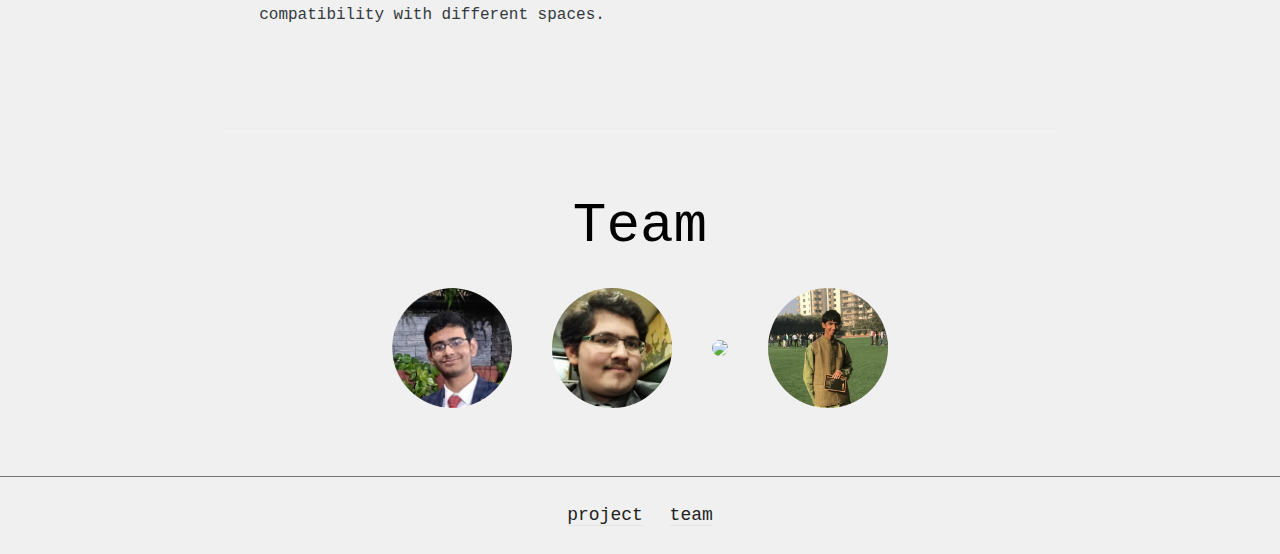
==== commit 98052cbf: "Update index.html" ====
--- a/index.html
+++ b/index.html
@@ -16,12 +16,12 @@
 <body style="background-color: #f0f0f0;">
     <section class="landing">
 	    <div class = "floating">
-	    <a href="index.html"><img src="assets/img/logo.png" class="center" style="padding-left: 25px;"></a>
+	    <a href="index.html"><img src="assets/img/logo.png" width=148px class="center" style="padding-left: 25px;"></a>
 	    </div>     
 	    <p class="lead text-center text-black heading">C.H.A.I.R</p>
 	    <p class="lead text-center desc sg-font"><b>C</b>ontinuously <b>H</b>ygienized <b>A</b>utonomous UV <b>I</b>rradiated Chai<b>R</b><br><br></p>
             <p class="lead text-center desc sg-font">A modular, contactless public seating design.<br></p>
-	    <img src="assets/img/main.gif" width=100%>
+	    <img src="assets/img/main.gif" width=100% style="padding-top: 100px;">
             <hr class="divider">
                 <p class="lead text-nowrap text-center text-black heading idk">Features</p>
                 <div class="row no-gutters justify-content-center feature-row">
@@ -37,21 +37,21 @@
                         <h2 class="text-center text-black">Modular</h2>
                         <p class="text-center text-dark sg-font">Our highly modular design enhances compatibility with different spaces.</p>
                     </div>
-					<div class="col-sm-12 col-md-6 feature-col"><img src="assets/img/feature4.png" class="feature-image center"><br>
+					<div class="col-sm-12 col-md-6 feature-col"><img src="assets/img/f4.png" class="feature-image center"><br>
                         <h2 class="text-center text-black">Plug and Go</h2>
                         <p class="text-center text-dark sg-font">The installation is as easy as stacking toy blocks horizontally.</p>
                     </div>
                 </div>                
                 <hr class="divider">
                 <p class="lead text-nowrap text-center text-black heading">Team</p>
-                <div class="team"><img class="rounded-circle team-img" src="assets/img/shriek.jpg"><img class="rounded-circle team-img" src="assets/img/adityav.jpg"><img class="rounded-circle team-img" src="assets/img/INDRAJITH GOPINATH.jpg"><img class="rounded-circle team-img" src="assets/img/rajatv.jpg"></div>
+                <div class="team"><img class="rounded-circle team-img" src="assets/img/mahesh.png"><img class="rounded-circle team-img" src="assets/img/adityav.jpg"><img class="rounded-circle team-img" src="assets/img/INDRAJITH GOPINATH.jpg"><img class="rounded-circle team-img" src="assets/img/rajatv.jpg"></div>
     </section>
     
     <footer>
     <hr style="background-color: grey">
         <p class="lead text-center footer-link-p">    
 	    <a href="project.html#project" class="footer-link">project</a>  
-            <a href="project.html#team" class="footer-link">team</a>            
+            <a href="project.html#tp" class="footer-link">team</a>            
         </p>
     </footer>
     <script src="https://cdnjs.cloudflare.com/ajax/libs/jquery/3.2.1/jquery.min.js"></script>
--- a/assets/css/styles.css
+++ b/assets/css/styles.css
@@ -1,12 +1,15 @@
-img {
-  width:148px;
-}
 
 body {
  /*#F5F5F5*/
   background-color: #948f8f;
   color: black;
   font-family: Hack, monospace;
+  position: relative;
+     -webkit-animation-name: smoothie;
+     -webkit-animation-duration: 2.5s;
+  animation-name: smoothie;
+  animation-duration: 2.5s;
+  transition: ease-in-out 0.2s;
 }
 
 @media (min-width: 300px) {
@@ -49,14 +52,14 @@
 a {
   text-decoration:none;
   transition:0.25s;
-  color:#248ff0;
+  color:#1d31cf;
   border-bottom:0.7px solid rgba(199,199,199,0.3);
 }
 
 a:hover {
   text-decoration:none;
   border-bottom:0.75px solid #a1d0fc;
-  color:#248ff0;
+  color:#1d31cf;
 }
 
 .heading {
